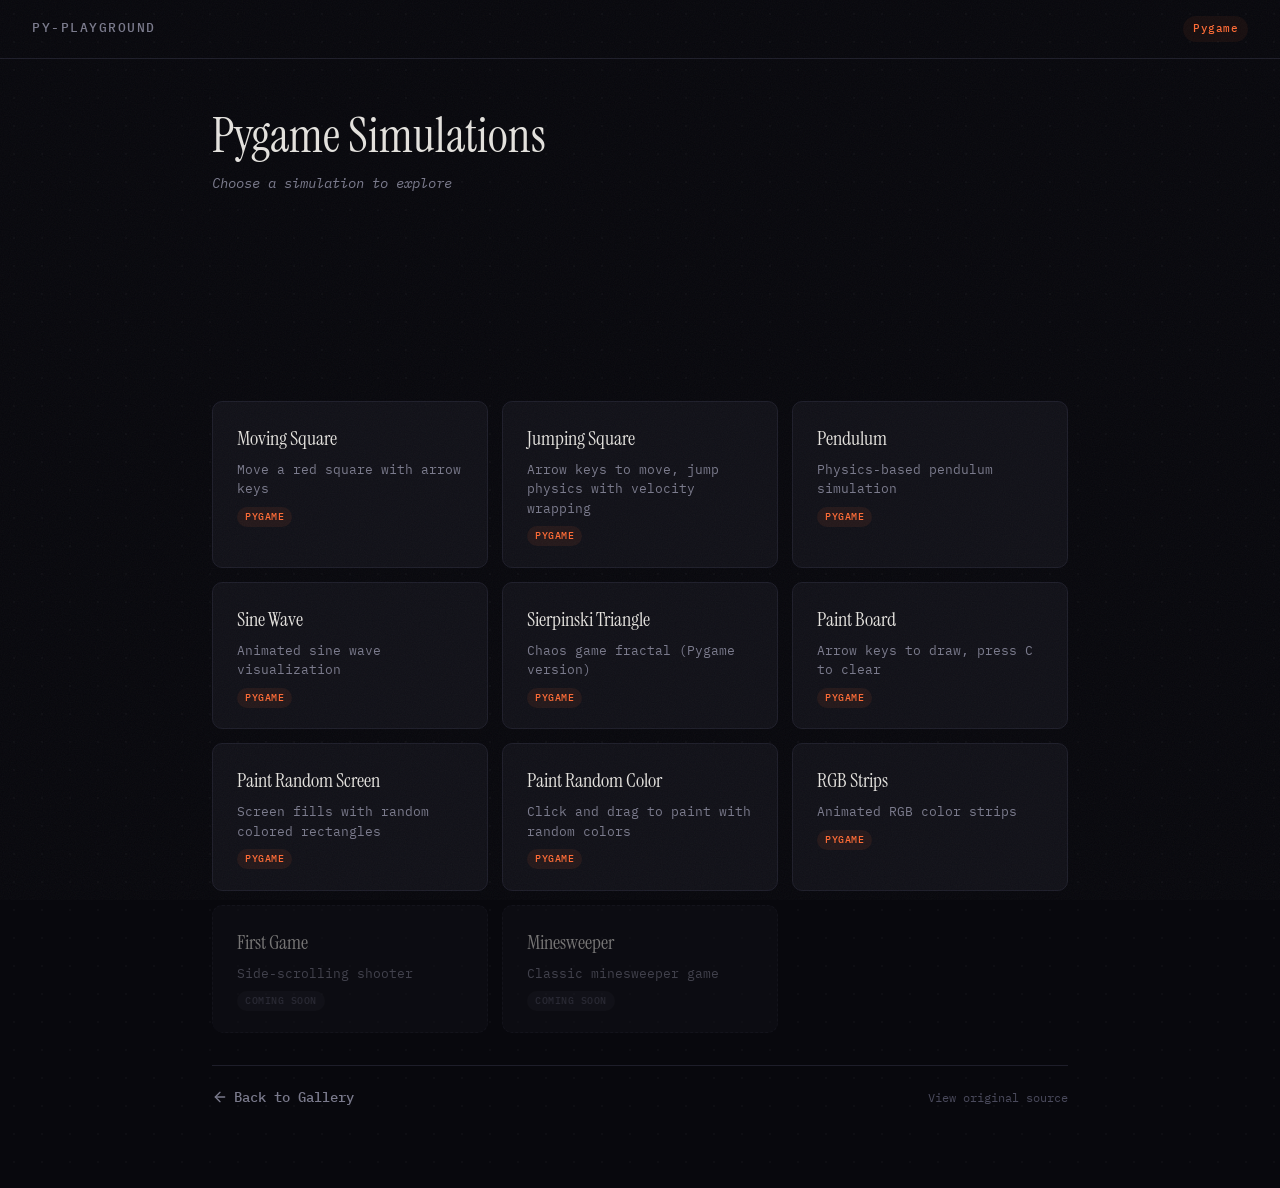
==== pygame/index.html @ b43162cc "Add 9 pygame simulations with shared player page (PyScript 2025.3.1) Pygame player page (pygame/inde" ====
<!DOCTYPE html>
<html lang="en">
<head>
    <meta charset="UTF-8">
    <meta name="viewport" content="width=device-width, initial-scale=1.0">
    <title>Loading... | Py-Playground</title>
    <link rel="preconnect" href="https://fonts.googleapis.com">
    <link rel="preconnect" href="https://fonts.gstatic.com" crossorigin>
    <link href="https://fonts.googleapis.com/css2?family=Instrument+Serif:ital@0;1&family=IBM+Plex+Mono:wght@400;500&display=swap" rel="stylesheet">
    <link rel="stylesheet" href="https://pyscript.net/releases/2025.3.1/core.css">
    <script>
        // Sim metadata — title, description, canvas size, and config flag
        // size: [width, height] from each original's pygame.display.set_mode()
        const SIMS = {
            'moving-square':       { title: 'Moving Square',         desc: 'Move a red square with arrow keys',                        size: [500, 500] },
            'jumping-square':      { title: 'Jumping Square',        desc: 'Arrow keys to move, jump physics with velocity wrapping',   size: [500, 500] },
            'pendulum':            { title: 'Pendulum',              desc: 'Physics-based pendulum simulation',                        size: [500, 500] },
            'sine-wave':           { title: 'Sine Wave',             desc: 'Animated sine wave visualization',                         size: [500, 500] },
            'sierpinski-triangle': { title: 'Sierpinski Triangle',   desc: 'Chaos game fractal (Pygame version)',                      size: [500, 500] },
            'paint-board':         { title: 'Paint Board',           desc: 'Arrow keys to draw, press C to clear',                     size: [500, 500] },
            'paint-random-screen': { title: 'Paint Random Screen',   desc: 'Screen fills with random colored rectangles',              size: [800, 560] },
            'paint-random-color':  { title: 'Paint Random Color',    desc: 'Click and drag to paint with random colors',               size: [800, 550] },
            'rgb-strips':          { title: 'RGB Strips',            desc: 'Animated RGB color strips',                                size: [675, 600] },
            'first-game':          { title: 'First Game',            desc: 'Side-scrolling shooter',           config: true,            size: [500, 480] },
            'minesweeper':         { title: 'Minesweeper',           desc: 'Classic minesweeper game',         config: true,            size: [400, 440] },
        };

        const sim = new URLSearchParams(location.search).get('sim');
        const meta = SIMS[sim];
        if (meta) {
            document.title = `${meta.title} | Py-Playground`;
        }
    </script>
    <script type="module" src="https://pyscript.net/releases/2025.3.1/core.js"></script>
    <style>
        :root {
            --bg: #08080d;
            --surface: #111118;
            --surface-hover: #1a1a24;
            --border: #1e1e2a;
            --border-hover: #2a2a3a;
            --text: #e4e2de;
            --text-muted: #7a7a8c;
            --text-dim: #4a4a5c;
            /* Orange accent for Pygame (teal is for Turtle) */
            --accent: #ff6b35;
            --accent-dim: rgba(255, 107, 53, 0.06);
            --accent-glow: rgba(255, 107, 53, 0.15);
            --error: #ff6b6b;
            --error-bg: rgba(255, 107, 107, 0.08);
            --error-border: rgba(255, 107, 107, 0.2);
        }

        * { margin: 0; padding: 0; box-sizing: border-box; }

        body {
            font-family: 'IBM Plex Mono', monospace;
            background: var(--bg);
            color: var(--text);
            min-height: 100vh;
            line-height: 1.6;
            background-image: radial-gradient(circle, rgba(255, 255, 255, 0.025) 1px, transparent 1px);
            background-size: 28px 28px;
        }

        /* Film-grain overlay */
        .grain {
            position: fixed;
            inset: 0;
            pointer-events: none;
            z-index: 100;
            opacity: 0.04;
            background-image: url("data:image/svg+xml,%3Csvg viewBox='0 0 256 256' xmlns='http://www.w3.org/2000/svg'%3E%3Cfilter id='n'%3E%3CfeTurbulence type='fractalNoise' baseFrequency='0.85' numOctaves='4' stitchTiles='stitch'/%3E%3C/filter%3E%3Crect width='100%25' height='100%25' filter='url(%23n)'/%3E%3C/svg%3E");
            background-repeat: repeat;
            background-size: 256px 256px;
        }

        /* Top navigation bar */
        .nav {
            padding: 16px 32px;
            border-bottom: 1px solid var(--border);
            display: flex;
            align-items: center;
            justify-content: space-between;
        }

        .nav-brand {
            font-family: 'IBM Plex Mono', monospace;
            font-size: 13px;
            font-weight: 500;
            letter-spacing: 1.5px;
            text-transform: uppercase;
            color: var(--text-muted);
            text-decoration: none;
            transition: color 0.2s;
        }

        .nav-brand:hover { color: var(--accent); }

        .nav-badge {
            font-size: 11px;
            font-weight: 500;
            letter-spacing: 0.5px;
            padding: 4px 10px;
            border-radius: 100px;
            background: var(--accent-dim);
            color: var(--accent);
        }

        /* Main content area */
        .main {
            max-width: 920px;
            margin: 0 auto;
            padding: 48px 32px 80px;
        }

        /* Sim header */
        .sim-header {
            margin-bottom: 32px;
            opacity: 0;
            transform: translateY(12px);
            animation: fadeUp 0.5s ease forwards;
        }

        .sim-title {
            font-family: 'Instrument Serif', serif;
            font-size: clamp(2rem, 5vw, 3rem);
            font-weight: 400;
            color: var(--text);
            line-height: 1.2;
            margin-bottom: 8px;
        }

        .sim-desc {
            font-size: 14px;
            color: var(--text-muted);
            font-style: italic;
            max-width: 520px;
        }

        /* Canvas frame — black background for pygame sims */
        .canvas-frame {
            position: relative;
            background: #000000;
            border: 1px solid var(--border-hover);
            border-radius: 12px;
            overflow: hidden;
            min-height: 300px;
            display: flex;
            align-items: center;
            justify-content: center;
            opacity: 0;
            transform: translateY(16px);
            animation: fadeUp 0.5s ease 0.15s forwards;
            transition: box-shadow 0.3s ease;
        }

        .canvas-frame:hover {
            box-shadow: 0 4px 32px rgba(255, 107, 53, 0.06);
        }

        /* Pygame canvas — centered inside the frame */
        .canvas-frame canvas {
            display: block;
            max-width: 100%;
            height: auto;
            outline: none;
        }

        /* Loading overlay — sits on top of the canvas until py:ready fires */
        .loading-state {
            position: absolute;
            inset: 0;
            z-index: 10;
            background: #000000;
            display: flex;
            flex-direction: column;
            align-items: center;
            justify-content: center;
            gap: 20px;
            padding: 60px 20px;
            transition: opacity 0.3s ease;
        }

        .spinner {
            width: 36px;
            height: 36px;
            border: 3px solid #2a2a3a;
            border-top-color: #ff6b35;
            border-radius: 50%;
            animation: spin 0.8s linear infinite;
        }

        .loading-text {
            font-family: 'IBM Plex Mono', monospace;
            font-size: 14px;
            color: #7a7a8c;
            letter-spacing: 0.3px;
        }

        .loading-subtext {
            font-family: 'IBM Plex Mono', monospace;
            font-size: 12px;
            color: #5a5a6c;
            opacity: 0.6;
        }

        /* Error state */
        .error-state {
            display: none;
            padding: 16px 20px;
            background: var(--error-bg);
            border: 1px solid var(--error-border);
            border-radius: 8px;
            margin-top: 20px;
        }

        .error-state code {
            font-family: 'IBM Plex Mono', monospace;
            font-size: 13px;
            color: var(--error);
            white-space: pre-wrap;
            word-break: break-word;
        }

        /* Sim listing (fallback when no ?sim= param) */
        .sim-listing {
            display: grid;
            grid-template-columns: repeat(auto-fill, minmax(260px, 1fr));
            gap: 14px;
            margin-top: 24px;
        }

        .sim-card {
            display: block;
            padding: 20px 24px;
            background: var(--surface);
            border: 1px solid var(--border);
            border-radius: 10px;
            text-decoration: none;
            color: var(--text);
            position: relative;
            transition: all 0.3s ease;
        }

        /* Arrow indicator on hover */
        .sim-card::after {
            content: '\2192';
            position: absolute;
            top: 20px;
            right: 24px;
            font-size: 16px;
            color: var(--text-dim);
            transition: all 0.3s;
            opacity: 0;
            transform: translateX(-4px);
        }

        .sim-card:hover {
            border-color: rgba(255, 107, 53, 0.3);
            box-shadow: 0 4px 24px var(--accent-glow), 0 0 0 1px rgba(255, 107, 53, 0.08);
            background: var(--surface-hover);
            transform: translateY(-3px);
        }

        .sim-card:hover::after {
            opacity: 1;
            transform: translateX(0);
            color: var(--accent);
        }

        /* "Coming Soon" card variant */
        .sim-card--soon {
            opacity: 0.5;
            border-style: dashed;
            pointer-events: none;
        }

        .sim-card-title {
            font-family: 'Instrument Serif', serif;
            font-size: 20px;
            margin-bottom: 6px;
        }

        .sim-card-desc {
            font-size: 13px;
            color: var(--text-muted);
            line-height: 1.5;
        }

        .sim-card-badge {
            display: inline-block;
            font-size: 10px;
            font-weight: 500;
            letter-spacing: 0.5px;
            text-transform: uppercase;
            padding: 2px 8px;
            border-radius: 100px;
            margin-top: 8px;
            background: rgba(255, 107, 53, 0.08);
            color: #ff6b35;
        }

        .sim-card-badge--soon {
            background: rgba(122, 122, 140, 0.1);
            color: var(--text-dim);
        }

        /* Footer area */
        .footer {
            margin-top: 32px;
            padding-top: 20px;
            border-top: 1px solid var(--border);
            display: flex;
            align-items: center;
            justify-content: space-between;
            opacity: 0;
            animation: fadeUp 0.5s ease 0.3s forwards;
        }

        .back-link {
            font-size: 14px;
            font-weight: 500;
            color: var(--text-muted);
            text-decoration: none;
            display: inline-flex;
            align-items: center;
            gap: 6px;
            transition: color 0.2s;
        }

        .back-link:hover { color: var(--accent); }

        .back-link svg {
            width: 16px;
            height: 16px;
            transition: transform 0.2s;
        }

        .back-link:hover svg { transform: translateX(-3px); }

        .source-link {
            font-size: 12px;
            color: var(--text-dim);
            text-decoration: none;
            transition: color 0.2s;
        }

        .source-link:hover { color: var(--text-muted); }

        /* Hide PyScript default UI elements */
        py-script, py-config { display: none; }

        /* Animations */
        @keyframes fadeUp {
            to { opacity: 1; transform: translateY(0); }
        }

        @keyframes spin {
            to { transform: rotate(360deg); }
        }

        /* Responsive */
        @media (max-width: 640px) {
            .nav { padding: 12px 16px; }
            .main { padding: 28px 16px 60px; }
            .sim-title { font-size: 1.75rem; }
            .canvas-frame { border-radius: 8px; }
            .sim-listing { grid-template-columns: 1fr; }
            .footer { flex-direction: column; gap: 12px; align-items: flex-start; }
        }
    </style>
</head>
<body>
    <!-- Grain texture overlay -->
    <div class="grain" aria-hidden="true"></div>

    <nav class="nav">
        <a href="../index.html" class="nav-brand">Py-Playground</a>
        <span class="nav-badge">Pygame</span>
    </nav>

    <main class="main">
        <div class="sim-header">
            <h1 id="sim-title" class="sim-title">Loading...</h1>
            <p id="sim-desc" class="sim-desc"></p>
        </div>

        <div id="canvas-frame" class="canvas-frame">
            <!-- Canvas for pygame rendering — tabindex ensures keyboard focus -->
            <canvas id="canvas" tabindex="0" style="image-rendering: pixelated;"></canvas>
            <!-- Loading overlay — hides on py:ready -->
            <div id="loading" class="loading-state">
                <div class="spinner"></div>
                <span class="loading-text">Loading Python runtime...</span>
                <span class="loading-subtext">Downloading Pyodide (~15 MB on first visit)</span>
            </div>
        </div>

        <div id="error" class="error-state"></div>

        <div class="footer">
            <a href="../index.html" class="back-link">
                <svg viewBox="0 0 24 24" fill="none" stroke="currentColor" stroke-width="2" stroke-linecap="round" stroke-linejoin="round"><path d="M19 12H5"/><path d="M12 19l-7-7 7-7"/></svg>
                Back to Gallery
            </a>
            <a href="https://github.com/dev-arctik" target="_blank" rel="noopener" class="source-link">View original source</a>
        </div>
    </main>

    <script>
        if (meta) {
            // Populate sim header
            document.getElementById('sim-title').textContent = meta.title;
            document.getElementById('sim-desc').textContent = meta.desc;

            // Set canvas dimensions to match original pygame.display.set_mode()
            const canvas = document.getElementById('canvas');
            if (meta.size) {
                canvas.width = meta.size[0];
                canvas.height = meta.size[1];
            }

            // Inject <script type="py-game"> in the body (after canvas, per PyScript docs)
            const tag = document.createElement('script');
            tag.type = 'py-game';
            tag.src = `${sim}/main.py`;
            if (meta.config) {
                tag.setAttribute('config', `${sim}/pyscript.toml`);
            }
            document.body.appendChild(tag);

            // Hide loading overlay once the game is running
            // py:ready works for type="py" but not for experimental py-game
            function hideLoading() {
                const el = document.getElementById('loading');
                if (el) el.style.display = 'none';
                canvas.focus();
                clearInterval(poll);
            }
            document.addEventListener('py:ready', hideLoading);

            // Fallback: pygame.display.set_caption() changes document.title
            const origTitle = document.title;
            const poll = setInterval(() => {
                if (document.title !== origTitle) hideLoading();
            }, 300);

            // Ultimate fallback: hide after 30s regardless
            setTimeout(() => hideLoading(), 30000);

        } else {
            // No sim selected — show listing of all available simulations
            document.getElementById('sim-title').textContent = 'Pygame Simulations';
            document.getElementById('sim-desc').textContent = 'Choose a simulation to explore';
            document.getElementById('loading').style.display = 'none';

            const frame = document.getElementById('canvas-frame');
            frame.style.background = 'transparent';
            frame.style.border = 'none';
            frame.style.boxShadow = 'none';
            frame.style.minHeight = 'auto';
            frame.style.display = 'block';

            // List of sims that are actually implemented (not "coming soon")
            const implemented = new Set([
                'moving-square', 'jumping-square', 'pendulum', 'sine-wave',
                'sierpinski-triangle', 'paint-board', 'paint-random-screen',
                'paint-random-color', 'rgb-strips',
            ]);

            const listing = document.createElement('div');
            listing.className = 'sim-listing';
            Object.entries(SIMS).forEach(([k, v], i) => {
                const isSoon = !implemented.has(k);
                const a = document.createElement(isSoon ? 'div' : 'a');
                if (!isSoon) a.href = `?sim=${k}`;
                a.className = `sim-card${isSoon ? ' sim-card--soon' : ''}`;
                a.style.setProperty('--i', i);

                const title = document.createElement('div');
                title.className = 'sim-card-title';
                title.textContent = v.title;

                const desc = document.createElement('div');
                desc.className = 'sim-card-desc';
                desc.textContent = v.desc;

                const badge = document.createElement('span');
                badge.className = `sim-card-badge${isSoon ? ' sim-card-badge--soon' : ''}`;
                badge.textContent = isSoon ? 'Coming Soon' : 'Pygame';

                a.appendChild(title);
                a.appendChild(desc);
                a.appendChild(badge);
                listing.appendChild(a);
            });
            frame.appendChild(listing);
        }
    </script>
</body>
</html>
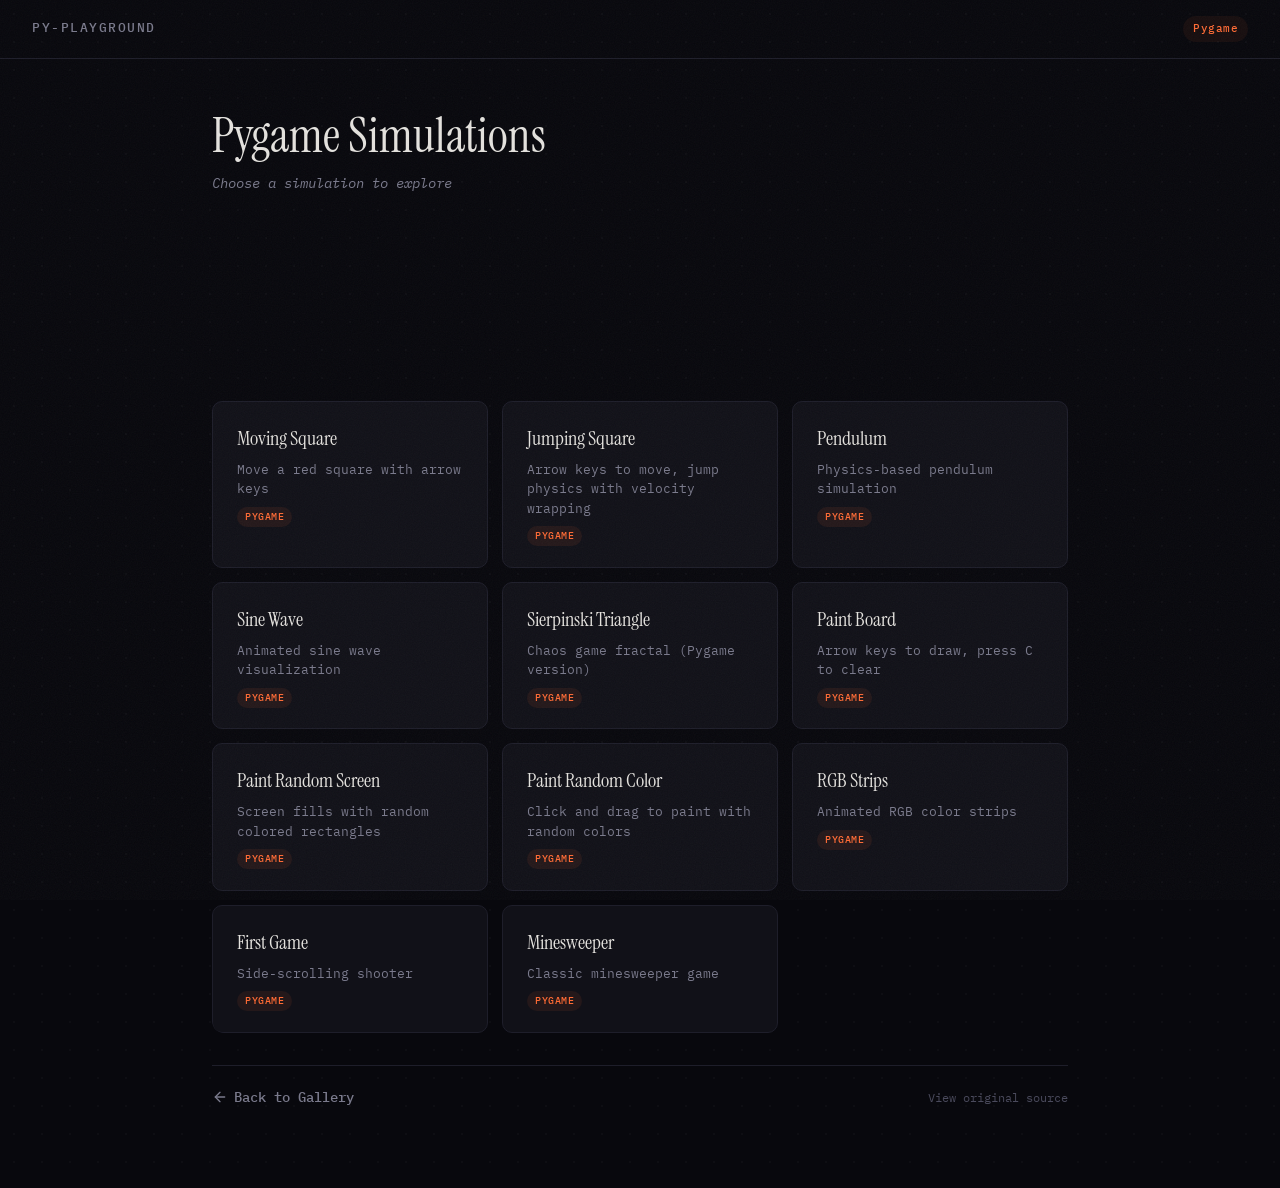
==== commit 7442e7d8: "Add First Game and Minesweeper — complete all 18 pygame simulations First Game (pygame/first-game/):" ====
--- a/pygame/index.html
+++ b/pygame/index.html
@@ -466,7 +466,7 @@
             const implemented = new Set([
                 'moving-square', 'jumping-square', 'pendulum', 'sine-wave',
                 'sierpinski-triangle', 'paint-board', 'paint-random-screen',
-                'paint-random-color', 'rgb-strips',
+                'paint-random-color', 'rgb-strips', 'first-game', 'minesweeper',
             ]);
 
             const listing = document.createElement('div');
